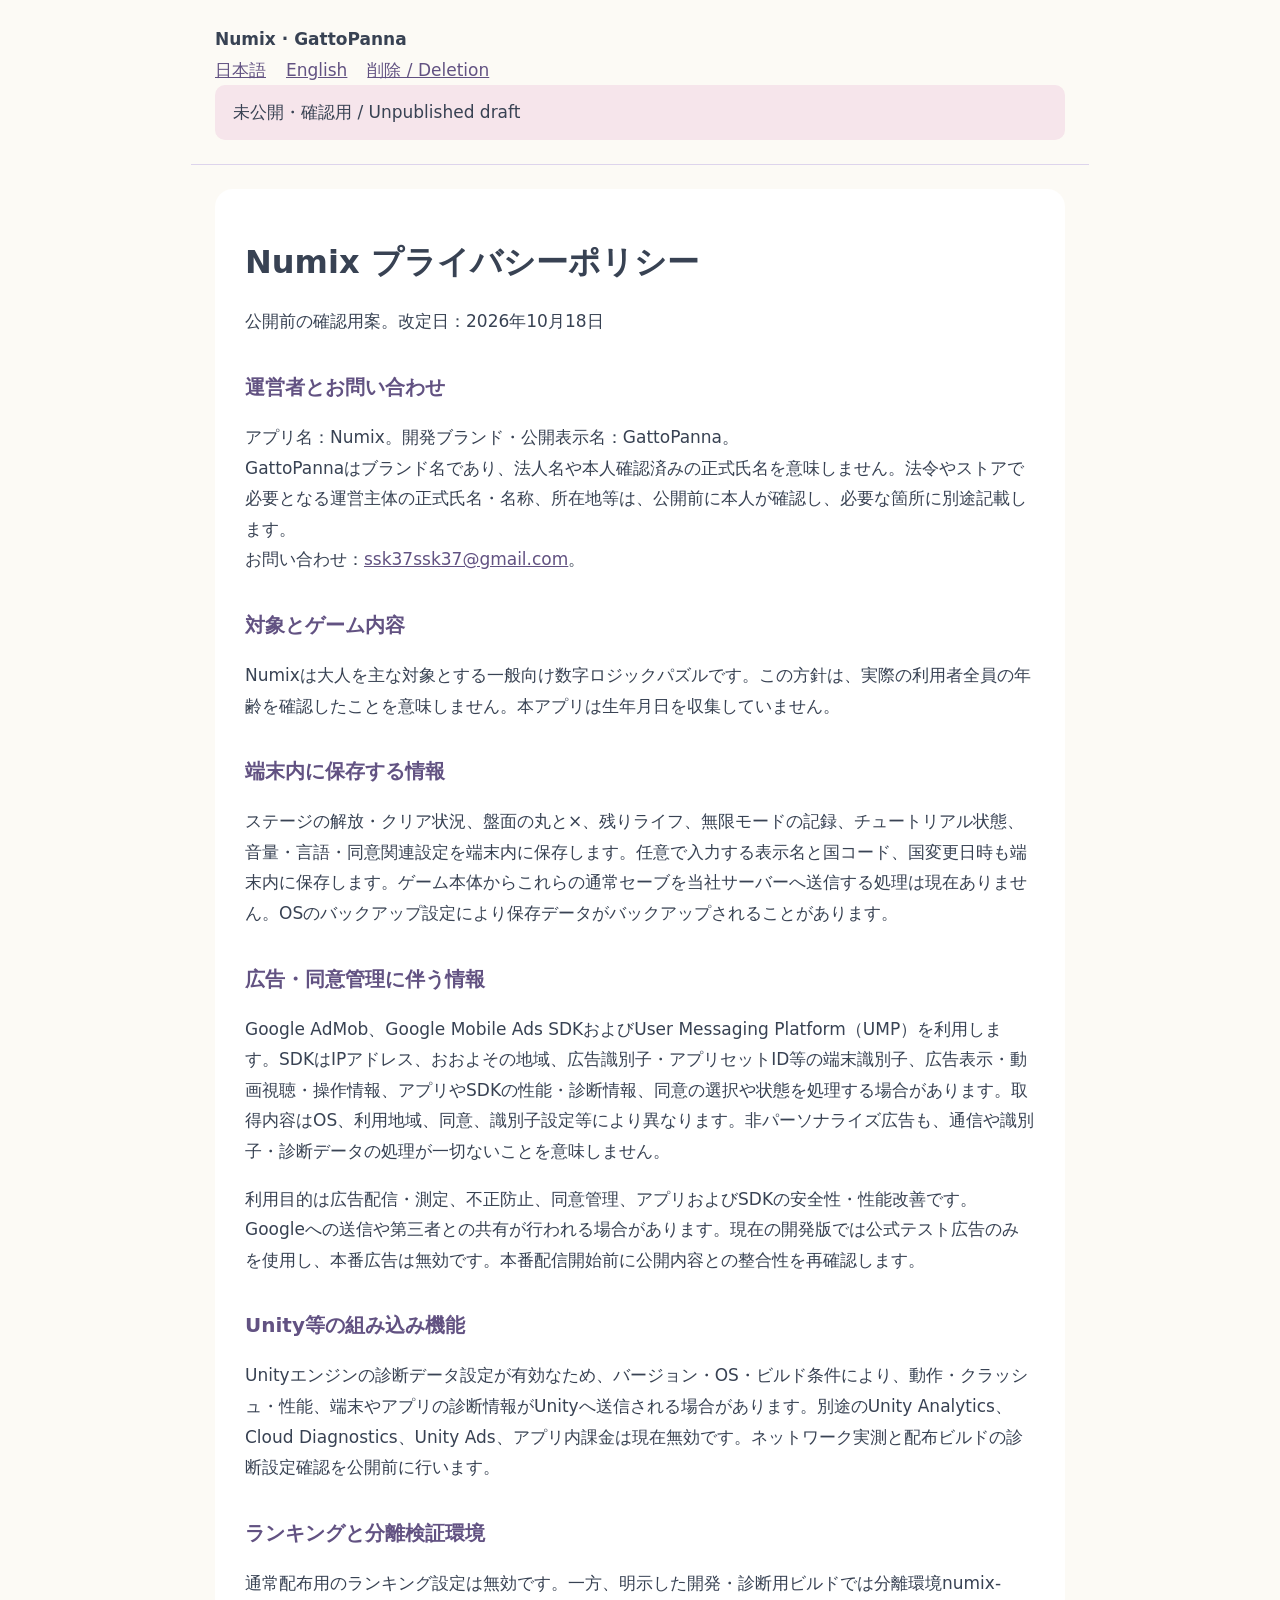
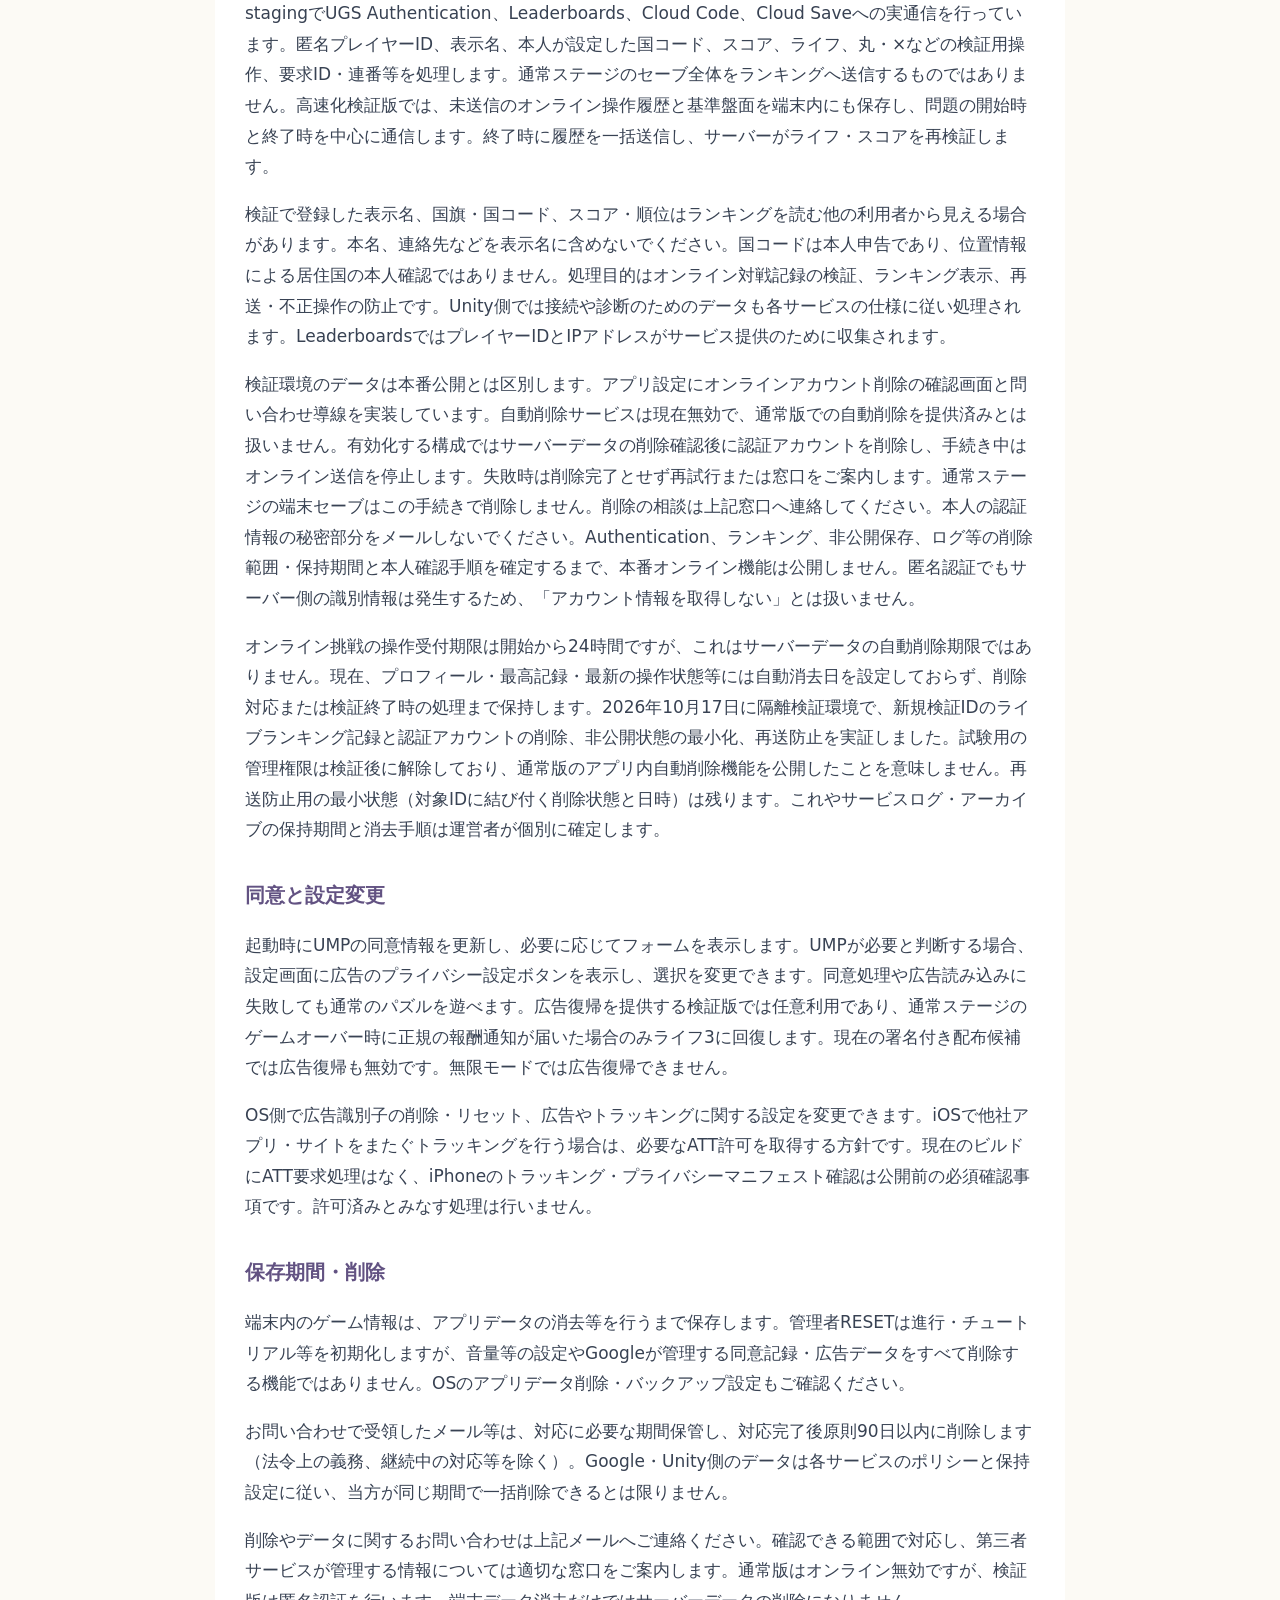
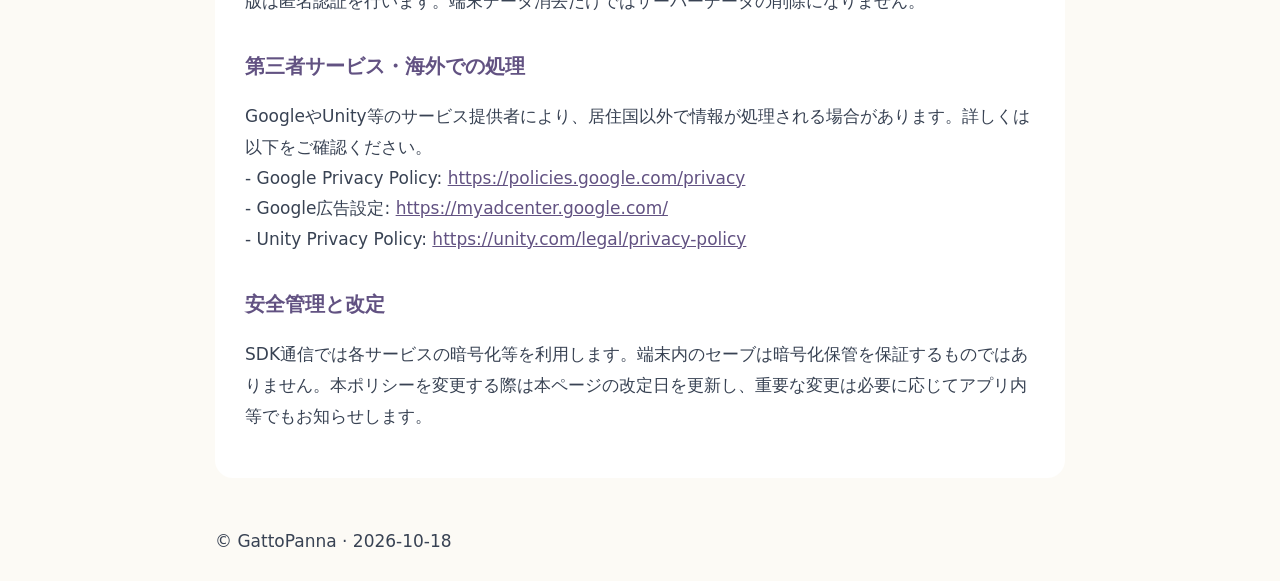
==== index.html @ cd87b34e "Add files via upload" ====
<!doctype html><html lang="ja"><head><meta charset="utf-8"><meta name="viewport" content="width=device-width,initial-scale=1"><title>Numix — GattoPanna — Privacy</title><link rel="stylesheet" href="style.css"></head><body><header><strong>Numix · GattoPanna</strong><nav aria-label="Language and data deletion"><a href="ja.html">日本語</a><a href="en.html">English</a><a href="delete.html">削除 / Deletion</a></nav><div class="draft">未公開・確認用 / Unpublished draft</div></header><main><h1>Numix プライバシーポリシー</h1><p>公開前の確認用案。改定日：2026年10月18日</p><h2>運営者とお問い合わせ</h2><p>アプリ名：Numix。開発ブランド・公開表示名：GattoPanna。<br>GattoPannaはブランド名であり、法人名や本人確認済みの正式氏名を意味しません。法令やストアで必要となる運営主体の正式氏名・名称、所在地等は、公開前に本人が確認し、必要な箇所に別途記載します。<br>お問い合わせ：<a href="mailto:ssk37ssk37@gmail.com">ssk37ssk37@gmail.com</a>。</p><h2>対象とゲーム内容</h2><p>Numixは大人を主な対象とする一般向け数字ロジックパズルです。この方針は、実際の利用者全員の年齢を確認したことを意味しません。本アプリは生年月日を収集していません。</p><h2>端末内に保存する情報</h2><p>ステージの解放・クリア状況、盤面の丸と×、残りライフ、無限モードの記録、チュートリアル状態、音量・言語・同意関連設定を端末内に保存します。任意で入力する表示名と国コード、国変更日時も端末内に保存します。ゲーム本体からこれらの通常セーブを当社サーバーへ送信する処理は現在ありません。OSのバックアップ設定により保存データがバックアップされることがあります。</p><h2>広告・同意管理に伴う情報</h2><p>Google AdMob、Google Mobile Ads SDKおよびUser Messaging Platform（UMP）を利用します。SDKはIPアドレス、おおよその地域、広告識別子・アプリセットID等の端末識別子、広告表示・動画視聴・操作情報、アプリやSDKの性能・診断情報、同意の選択や状態を処理する場合があります。取得内容はOS、利用地域、同意、識別子設定等により異なります。非パーソナライズ広告も、通信や識別子・診断データの処理が一切ないことを意味しません。</p><p>利用目的は広告配信・測定、不正防止、同意管理、アプリおよびSDKの安全性・性能改善です。Googleへの送信や第三者との共有が行われる場合があります。現在の開発版では公式テスト広告のみを使用し、本番広告は無効です。本番配信開始前に公開内容との整合性を再確認します。</p><h2>Unity等の組み込み機能</h2><p>Unityエンジンの診断データ設定が有効なため、バージョン・OS・ビルド条件により、動作・クラッシュ・性能、端末やアプリの診断情報がUnityへ送信される場合があります。別途のUnity Analytics、Cloud Diagnostics、Unity Ads、アプリ内課金は現在無効です。ネットワーク実測と配布ビルドの診断設定確認を公開前に行います。</p><h2>ランキングと分離検証環境</h2><p>通常配布用のランキング設定は無効です。一方、明示した開発・診断用ビルドでは分離環境numix-stagingでUGS Authentication、Leaderboards、Cloud Code、Cloud Saveへの実通信を行っています。匿名プレイヤーID、表示名、本人が設定した国コード、スコア、ライフ、丸・×などの検証用操作、要求ID・連番等を処理します。通常ステージのセーブ全体をランキングへ送信するものではありません。高速化検証版では、未送信のオンライン操作履歴と基準盤面を端末内にも保存し、問題の開始時と終了時を中心に通信します。終了時に履歴を一括送信し、サーバーがライフ・スコアを再検証します。</p><p>検証で登録した表示名、国旗・国コード、スコア・順位はランキングを読む他の利用者から見える場合があります。本名、連絡先などを表示名に含めないでください。国コードは本人申告であり、位置情報による居住国の本人確認ではありません。処理目的はオンライン対戦記録の検証、ランキング表示、再送・不正操作の防止です。Unity側では接続や診断のためのデータも各サービスの仕様に従い処理されます。LeaderboardsではプレイヤーIDとIPアドレスがサービス提供のために収集されます。</p><p>検証環境のデータは本番公開とは区別します。アプリ設定にオンラインアカウント削除の確認画面と問い合わせ導線を実装しています。自動削除サービスは現在無効で、通常版での自動削除を提供済みとは扱いません。有効化する構成ではサーバーデータの削除確認後に認証アカウントを削除し、手続き中はオンライン送信を停止します。失敗時は削除完了とせず再試行または窓口をご案内します。通常ステージの端末セーブはこの手続きで削除しません。削除の相談は上記窓口へ連絡してください。本人の認証情報の秘密部分をメールしないでください。Authentication、ランキング、非公開保存、ログ等の削除範囲・保持期間と本人確認手順を確定するまで、本番オンライン機能は公開しません。匿名認証でもサーバー側の識別情報は発生するため、「アカウント情報を取得しない」とは扱いません。</p><p>オンライン挑戦の操作受付期限は開始から24時間ですが、これはサーバーデータの自動削除期限ではありません。現在、プロフィール・最高記録・最新の操作状態等には自動消去日を設定しておらず、削除対応または検証終了時の処理まで保持します。2026年10月17日に隔離検証環境で、新規検証IDのライブランキング記録と認証アカウントの削除、非公開状態の最小化、再送防止を実証しました。試験用の管理権限は検証後に解除しており、通常版のアプリ内自動削除機能を公開したことを意味しません。再送防止用の最小状態（対象IDに結び付く削除状態と日時）は残ります。これやサービスログ・アーカイブの保持期間と消去手順は運営者が個別に確定します。</p><h2>同意と設定変更</h2><p>起動時にUMPの同意情報を更新し、必要に応じてフォームを表示します。UMPが必要と判断する場合、設定画面に広告のプライバシー設定ボタンを表示し、選択を変更できます。同意処理や広告読み込みに失敗しても通常のパズルを遊べます。広告復帰を提供する検証版では任意利用であり、通常ステージのゲームオーバー時に正規の報酬通知が届いた場合のみライフ3に回復します。現在の署名付き配布候補では広告復帰も無効です。無限モードでは広告復帰できません。</p><p>OS側で広告識別子の削除・リセット、広告やトラッキングに関する設定を変更できます。iOSで他社アプリ・サイトをまたぐトラッキングを行う場合は、必要なATT許可を取得する方針です。現在のビルドにATT要求処理はなく、iPhoneのトラッキング・プライバシーマニフェスト確認は公開前の必須確認事項です。許可済みとみなす処理は行いません。</p><h2>保存期間・削除</h2><p>端末内のゲーム情報は、アプリデータの消去等を行うまで保存します。管理者RESETは進行・チュートリアル等を初期化しますが、音量等の設定やGoogleが管理する同意記録・広告データをすべて削除する機能ではありません。OSのアプリデータ削除・バックアップ設定もご確認ください。</p><p>お問い合わせで受領したメール等は、対応に必要な期間保管し、対応完了後原則90日以内に削除します（法令上の義務、継続中の対応等を除く）。Google・Unity側のデータは各サービスのポリシーと保持設定に従い、当方が同じ期間で一括削除できるとは限りません。</p><p>削除やデータに関するお問い合わせは上記メールへご連絡ください。確認できる範囲で対応し、第三者サービスが管理する情報については適切な窓口をご案内します。通常版はオンライン無効ですが、検証版は匿名認証を行います。端末データ消去だけではサーバーデータの削除になりません。</p><h2>第三者サービス・海外での処理</h2><p>GoogleやUnity等のサービス提供者により、居住国以外で情報が処理される場合があります。詳しくは以下をご確認ください。<br>- Google Privacy Policy: <a href="https://policies.google.com/privacy">https://policies.google.com/privacy</a><br>- Google広告設定: <a href="https://myadcenter.google.com/">https://myadcenter.google.com/</a><br>- Unity Privacy Policy: <a href="https://unity.com/legal/privacy-policy">https://unity.com/legal/privacy-policy</a></p><h2>安全管理と改定</h2><p>SDK通信では各サービスの暗号化等を利用します。端末内のセーブは暗号化保管を保証するものではありません。本ポリシーを変更する際は本ページの改定日を更新し、重要な変更は必要に応じてアプリ内等でもお知らせします。</p></main><footer>© GattoPanna · 2026-10-18</footer></body></html>
---- style.css ----
body{margin:0;background:#fcfaf5;color:#384253;font:17px/1.8 system-ui,-apple-system,sans-serif}header,main,footer{max-width:850px;margin:auto;padding:24px}header{border-bottom:1px solid #ddd4ec}a{color:#625282;overflow-wrap:anywhere}main{background:white;border-radius:18px;margin:24px auto;padding:30px;box-sizing:border-box}h1{line-height:1.4;font-size:2rem}h2{font-size:1.25rem;margin-top:2rem;color:#625282}.draft{padding:12px 18px;background:#f6e5eb;border-radius:10px}nav a{margin-right:20px}p,li{overflow-wrap:anywhere}@media(max-width:600px){main{margin:12px;padding:20px}header{padding:20px}body{font-size:16px}}
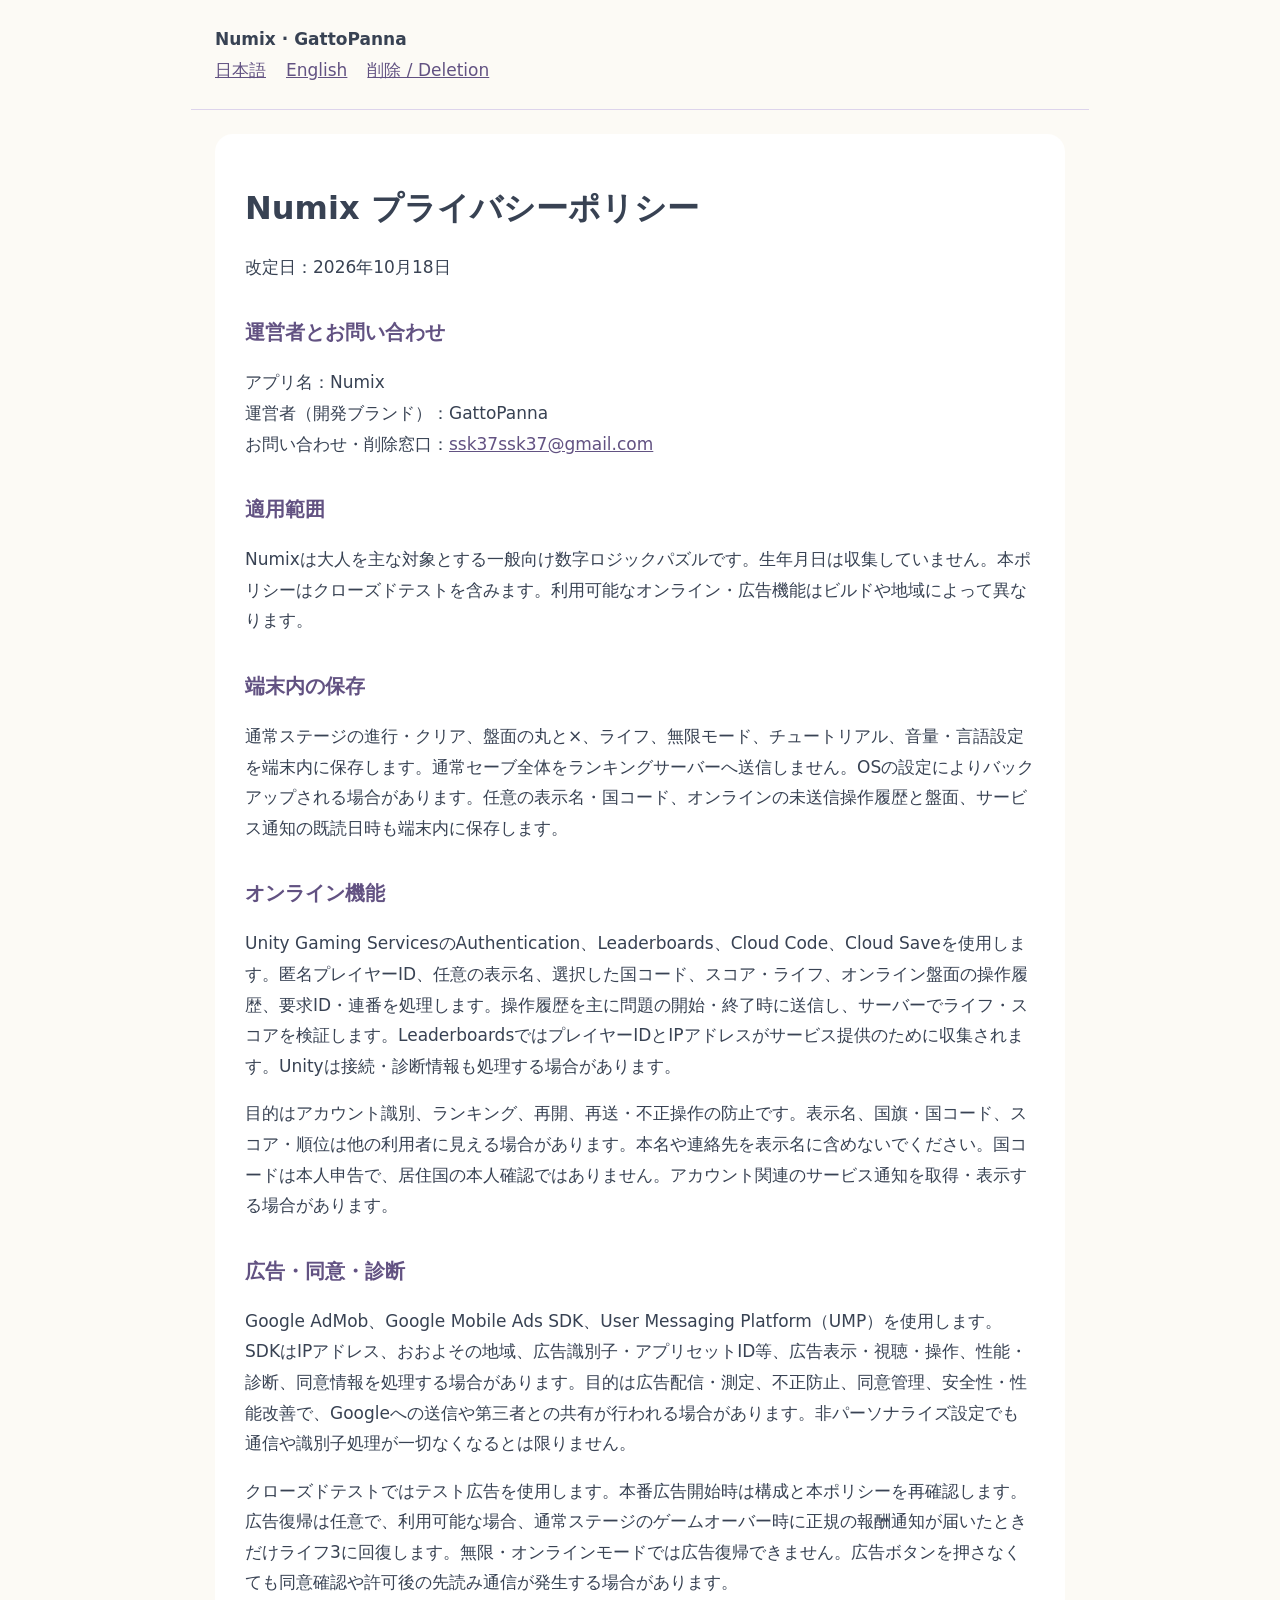
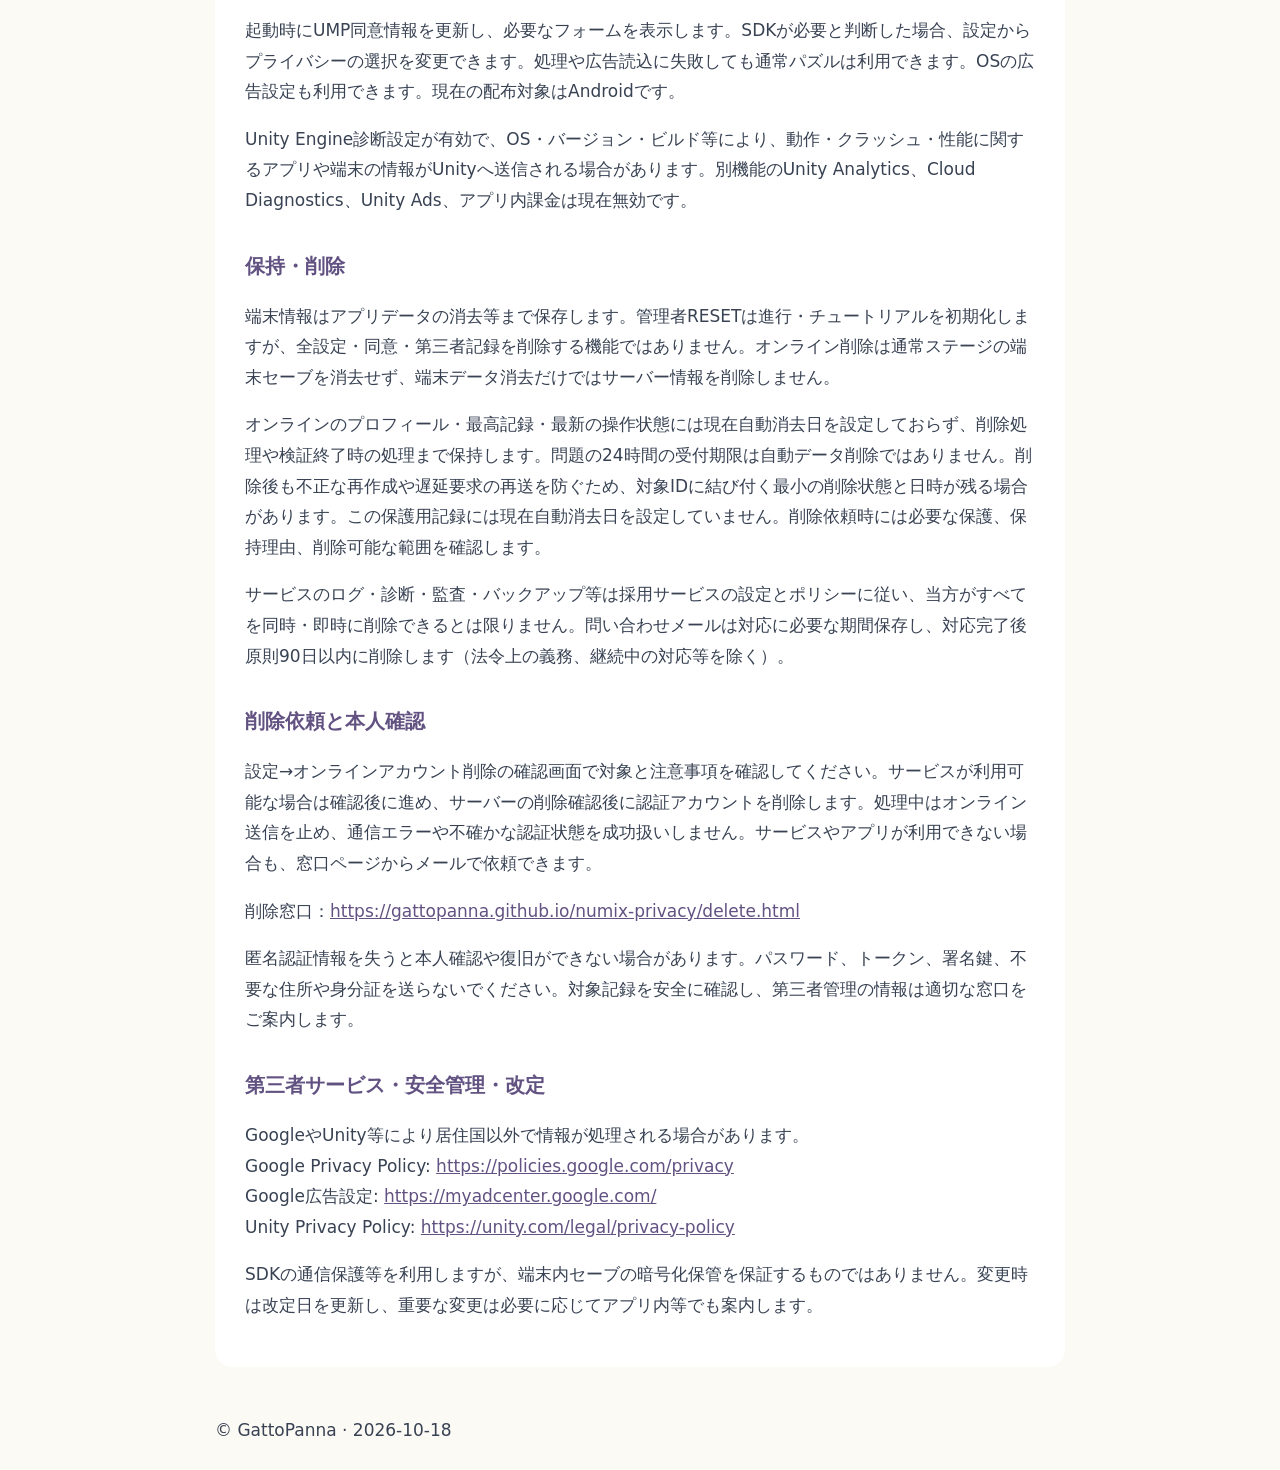
==== commit 62c667dc: "Finalize Numix privacy and deletion information for closed testing" ====
--- a/index.html
+++ b/index.html
@@ -1 +1 @@
-<!doctype html><html lang="ja"><head><meta charset="utf-8"><meta name="viewport" content="width=device-width,initial-scale=1"><title>Numix — GattoPanna — Privacy</title><link rel="stylesheet" href="style.css"></head><body><header><strong>Numix · GattoPanna</strong><nav aria-label="Language and data deletion"><a href="ja.html">日本語</a><a href="en.html">English</a><a href="delete.html">削除 / Deletion</a></nav><div class="draft">未公開・確認用 / Unpublished draft</div></header><main><h1>Numix プライバシーポリシー</h1><p>公開前の確認用案。改定日：2026年10月18日</p><h2>運営者とお問い合わせ</h2><p>アプリ名：Numix。開発ブランド・公開表示名：GattoPanna。<br>GattoPannaはブランド名であり、法人名や本人確認済みの正式氏名を意味しません。法令やストアで必要となる運営主体の正式氏名・名称、所在地等は、公開前に本人が確認し、必要な箇所に別途記載します。<br>お問い合わせ：<a href="mailto:ssk37ssk37@gmail.com">ssk37ssk37@gmail.com</a>。</p><h2>対象とゲーム内容</h2><p>Numixは大人を主な対象とする一般向け数字ロジックパズルです。この方針は、実際の利用者全員の年齢を確認したことを意味しません。本アプリは生年月日を収集していません。</p><h2>端末内に保存する情報</h2><p>ステージの解放・クリア状況、盤面の丸と×、残りライフ、無限モードの記録、チュートリアル状態、音量・言語・同意関連設定を端末内に保存します。任意で入力する表示名と国コード、国変更日時も端末内に保存します。ゲーム本体からこれらの通常セーブを当社サーバーへ送信する処理は現在ありません。OSのバックアップ設定により保存データがバックアップされることがあります。</p><h2>広告・同意管理に伴う情報</h2><p>Google AdMob、Google Mobile Ads SDKおよびUser Messaging Platform（UMP）を利用します。SDKはIPアドレス、おおよその地域、広告識別子・アプリセットID等の端末識別子、広告表示・動画視聴・操作情報、アプリやSDKの性能・診断情報、同意の選択や状態を処理する場合があります。取得内容はOS、利用地域、同意、識別子設定等により異なります。非パーソナライズ広告も、通信や識別子・診断データの処理が一切ないことを意味しません。</p><p>利用目的は広告配信・測定、不正防止、同意管理、アプリおよびSDKの安全性・性能改善です。Googleへの送信や第三者との共有が行われる場合があります。現在の開発版では公式テスト広告のみを使用し、本番広告は無効です。本番配信開始前に公開内容との整合性を再確認します。</p><h2>Unity等の組み込み機能</h2><p>Unityエンジンの診断データ設定が有効なため、バージョン・OS・ビルド条件により、動作・クラッシュ・性能、端末やアプリの診断情報がUnityへ送信される場合があります。別途のUnity Analytics、Cloud Diagnostics、Unity Ads、アプリ内課金は現在無効です。ネットワーク実測と配布ビルドの診断設定確認を公開前に行います。</p><h2>ランキングと分離検証環境</h2><p>通常配布用のランキング設定は無効です。一方、明示した開発・診断用ビルドでは分離環境numix-stagingでUGS Authentication、Leaderboards、Cloud Code、Cloud Saveへの実通信を行っています。匿名プレイヤーID、表示名、本人が設定した国コード、スコア、ライフ、丸・×などの検証用操作、要求ID・連番等を処理します。通常ステージのセーブ全体をランキングへ送信するものではありません。高速化検証版では、未送信のオンライン操作履歴と基準盤面を端末内にも保存し、問題の開始時と終了時を中心に通信します。終了時に履歴を一括送信し、サーバーがライフ・スコアを再検証します。</p><p>検証で登録した表示名、国旗・国コード、スコア・順位はランキングを読む他の利用者から見える場合があります。本名、連絡先などを表示名に含めないでください。国コードは本人申告であり、位置情報による居住国の本人確認ではありません。処理目的はオンライン対戦記録の検証、ランキング表示、再送・不正操作の防止です。Unity側では接続や診断のためのデータも各サービスの仕様に従い処理されます。LeaderboardsではプレイヤーIDとIPアドレスがサービス提供のために収集されます。</p><p>検証環境のデータは本番公開とは区別します。アプリ設定にオンラインアカウント削除の確認画面と問い合わせ導線を実装しています。自動削除サービスは現在無効で、通常版での自動削除を提供済みとは扱いません。有効化する構成ではサーバーデータの削除確認後に認証アカウントを削除し、手続き中はオンライン送信を停止します。失敗時は削除完了とせず再試行または窓口をご案内します。通常ステージの端末セーブはこの手続きで削除しません。削除の相談は上記窓口へ連絡してください。本人の認証情報の秘密部分をメールしないでください。Authentication、ランキング、非公開保存、ログ等の削除範囲・保持期間と本人確認手順を確定するまで、本番オンライン機能は公開しません。匿名認証でもサーバー側の識別情報は発生するため、「アカウント情報を取得しない」とは扱いません。</p><p>オンライン挑戦の操作受付期限は開始から24時間ですが、これはサーバーデータの自動削除期限ではありません。現在、プロフィール・最高記録・最新の操作状態等には自動消去日を設定しておらず、削除対応または検証終了時の処理まで保持します。2026年10月17日に隔離検証環境で、新規検証IDのライブランキング記録と認証アカウントの削除、非公開状態の最小化、再送防止を実証しました。試験用の管理権限は検証後に解除しており、通常版のアプリ内自動削除機能を公開したことを意味しません。再送防止用の最小状態（対象IDに結び付く削除状態と日時）は残ります。これやサービスログ・アーカイブの保持期間と消去手順は運営者が個別に確定します。</p><h2>同意と設定変更</h2><p>起動時にUMPの同意情報を更新し、必要に応じてフォームを表示します。UMPが必要と判断する場合、設定画面に広告のプライバシー設定ボタンを表示し、選択を変更できます。同意処理や広告読み込みに失敗しても通常のパズルを遊べます。広告復帰を提供する検証版では任意利用であり、通常ステージのゲームオーバー時に正規の報酬通知が届いた場合のみライフ3に回復します。現在の署名付き配布候補では広告復帰も無効です。無限モードでは広告復帰できません。</p><p>OS側で広告識別子の削除・リセット、広告やトラッキングに関する設定を変更できます。iOSで他社アプリ・サイトをまたぐトラッキングを行う場合は、必要なATT許可を取得する方針です。現在のビルドにATT要求処理はなく、iPhoneのトラッキング・プライバシーマニフェスト確認は公開前の必須確認事項です。許可済みとみなす処理は行いません。</p><h2>保存期間・削除</h2><p>端末内のゲーム情報は、アプリデータの消去等を行うまで保存します。管理者RESETは進行・チュートリアル等を初期化しますが、音量等の設定やGoogleが管理する同意記録・広告データをすべて削除する機能ではありません。OSのアプリデータ削除・バックアップ設定もご確認ください。</p><p>お問い合わせで受領したメール等は、対応に必要な期間保管し、対応完了後原則90日以内に削除します（法令上の義務、継続中の対応等を除く）。Google・Unity側のデータは各サービスのポリシーと保持設定に従い、当方が同じ期間で一括削除できるとは限りません。</p><p>削除やデータに関するお問い合わせは上記メールへご連絡ください。確認できる範囲で対応し、第三者サービスが管理する情報については適切な窓口をご案内します。通常版はオンライン無効ですが、検証版は匿名認証を行います。端末データ消去だけではサーバーデータの削除になりません。</p><h2>第三者サービス・海外での処理</h2><p>GoogleやUnity等のサービス提供者により、居住国以外で情報が処理される場合があります。詳しくは以下をご確認ください。<br>- Google Privacy Policy: <a href="https://policies.google.com/privacy">https://policies.google.com/privacy</a><br>- Google広告設定: <a href="https://myadcenter.google.com/">https://myadcenter.google.com/</a><br>- Unity Privacy Policy: <a href="https://unity.com/legal/privacy-policy">https://unity.com/legal/privacy-policy</a></p><h2>安全管理と改定</h2><p>SDK通信では各サービスの暗号化等を利用します。端末内のセーブは暗号化保管を保証するものではありません。本ポリシーを変更する際は本ページの改定日を更新し、重要な変更は必要に応じてアプリ内等でもお知らせします。</p></main><footer>© GattoPanna · 2026-10-18</footer></body></html>+<!doctype html><html lang="ja"><head><meta charset="utf-8"><meta name="viewport" content="width=device-width,initial-scale=1"><title>Numix — GattoPanna — Privacy</title><link rel="stylesheet" href="style.css"></head><body><header><strong>Numix · GattoPanna</strong><nav aria-label="Language and data deletion"><a href="ja.html">日本語</a><a href="en.html">English</a><a href="delete.html">削除 / Deletion</a></nav></header><main><h1>Numix プライバシーポリシー</h1><p>改定日：2026年10月18日</p><h2>運営者とお問い合わせ</h2><p>アプリ名：Numix<br>運営者（開発ブランド）：GattoPanna<br>お問い合わせ・削除窓口：<a href="mailto:ssk37ssk37@gmail.com">ssk37ssk37@gmail.com</a></p><h2>適用範囲</h2><p>Numixは大人を主な対象とする一般向け数字ロジックパズルです。生年月日は収集していません。本ポリシーはクローズドテストを含みます。利用可能なオンライン・広告機能はビルドや地域によって異なります。</p><h2>端末内の保存</h2><p>通常ステージの進行・クリア、盤面の丸と×、ライフ、無限モード、チュートリアル、音量・言語設定を端末内に保存します。通常セーブ全体をランキングサーバーへ送信しません。OSの設定によりバックアップされる場合があります。任意の表示名・国コード、オンラインの未送信操作履歴と盤面、サービス通知の既読日時も端末内に保存します。</p><h2>オンライン機能</h2><p>Unity Gaming ServicesのAuthentication、Leaderboards、Cloud Code、Cloud Saveを使用します。匿名プレイヤーID、任意の表示名、選択した国コード、スコア・ライフ、オンライン盤面の操作履歴、要求ID・連番を処理します。操作履歴を主に問題の開始・終了時に送信し、サーバーでライフ・スコアを検証します。LeaderboardsではプレイヤーIDとIPアドレスがサービス提供のために収集されます。Unityは接続・診断情報も処理する場合があります。</p><p>目的はアカウント識別、ランキング、再開、再送・不正操作の防止です。表示名、国旗・国コード、スコア・順位は他の利用者に見える場合があります。本名や連絡先を表示名に含めないでください。国コードは本人申告で、居住国の本人確認ではありません。アカウント関連のサービス通知を取得・表示する場合があります。</p><h2>広告・同意・診断</h2><p>Google AdMob、Google Mobile Ads SDK、User Messaging Platform（UMP）を使用します。SDKはIPアドレス、おおよその地域、広告識別子・アプリセットID等、広告表示・視聴・操作、性能・診断、同意情報を処理する場合があります。目的は広告配信・測定、不正防止、同意管理、安全性・性能改善で、Googleへの送信や第三者との共有が行われる場合があります。非パーソナライズ設定でも通信や識別子処理が一切なくなるとは限りません。</p><p>クローズドテストではテスト広告を使用します。本番広告開始時は構成と本ポリシーを再確認します。広告復帰は任意で、利用可能な場合、通常ステージのゲームオーバー時に正規の報酬通知が届いたときだけライフ3に回復します。無限・オンラインモードでは広告復帰できません。広告ボタンを押さなくても同意確認や許可後の先読み通信が発生する場合があります。</p><p>起動時にUMP同意情報を更新し、必要なフォームを表示します。SDKが必要と判断した場合、設定からプライバシーの選択を変更できます。処理や広告読込に失敗しても通常パズルは利用できます。OSの広告設定も利用できます。現在の配布対象はAndroidです。</p><p>Unity Engine診断設定が有効で、OS・バージョン・ビルド等により、動作・クラッシュ・性能に関するアプリや端末の情報がUnityへ送信される場合があります。別機能のUnity Analytics、Cloud Diagnostics、Unity Ads、アプリ内課金は現在無効です。</p><h2>保持・削除</h2><p>端末情報はアプリデータの消去等まで保存します。管理者RESETは進行・チュートリアルを初期化しますが、全設定・同意・第三者記録を削除する機能ではありません。オンライン削除は通常ステージの端末セーブを消去せず、端末データ消去だけではサーバー情報を削除しません。</p><p>オンラインのプロフィール・最高記録・最新の操作状態には現在自動消去日を設定しておらず、削除処理や検証終了時の処理まで保持します。問題の24時間の受付期限は自動データ削除ではありません。削除後も不正な再作成や遅延要求の再送を防ぐため、対象IDに結び付く最小の削除状態と日時が残る場合があります。この保護用記録には現在自動消去日を設定していません。削除依頼時には必要な保護、保持理由、削除可能な範囲を確認します。</p><p>サービスのログ・診断・監査・バックアップ等は採用サービスの設定とポリシーに従い、当方がすべてを同時・即時に削除できるとは限りません。問い合わせメールは対応に必要な期間保存し、対応完了後原則90日以内に削除します（法令上の義務、継続中の対応等を除く）。</p><h2>削除依頼と本人確認</h2><p>設定→オンラインアカウント削除の確認画面で対象と注意事項を確認してください。サービスが利用可能な場合は確認後に進め、サーバーの削除確認後に認証アカウントを削除します。処理中はオンライン送信を止め、通信エラーや不確かな認証状態を成功扱いしません。サービスやアプリが利用できない場合も、窓口ページからメールで依頼できます。</p><p>削除窓口：<a href="https://gattopanna.github.io/numix-privacy/delete.html">https://gattopanna.github.io/numix-privacy/delete.html</a></p><p>匿名認証情報を失うと本人確認や復旧ができない場合があります。パスワード、トークン、署名鍵、不要な住所や身分証を送らないでください。対象記録を安全に確認し、第三者管理の情報は適切な窓口をご案内します。</p><h2>第三者サービス・安全管理・改定</h2><p>GoogleやUnity等により居住国以外で情報が処理される場合があります。<br>Google Privacy Policy: <a href="https://policies.google.com/privacy">https://policies.google.com/privacy</a><br>Google広告設定: <a href="https://myadcenter.google.com/">https://myadcenter.google.com/</a><br>Unity Privacy Policy: <a href="https://unity.com/legal/privacy-policy">https://unity.com/legal/privacy-policy</a></p><p>SDKの通信保護等を利用しますが、端末内セーブの暗号化保管を保証するものではありません。変更時は改定日を更新し、重要な変更は必要に応じてアプリ内等でも案内します。</p></main><footer>© GattoPanna · 2026-10-18</footer></body></html>
